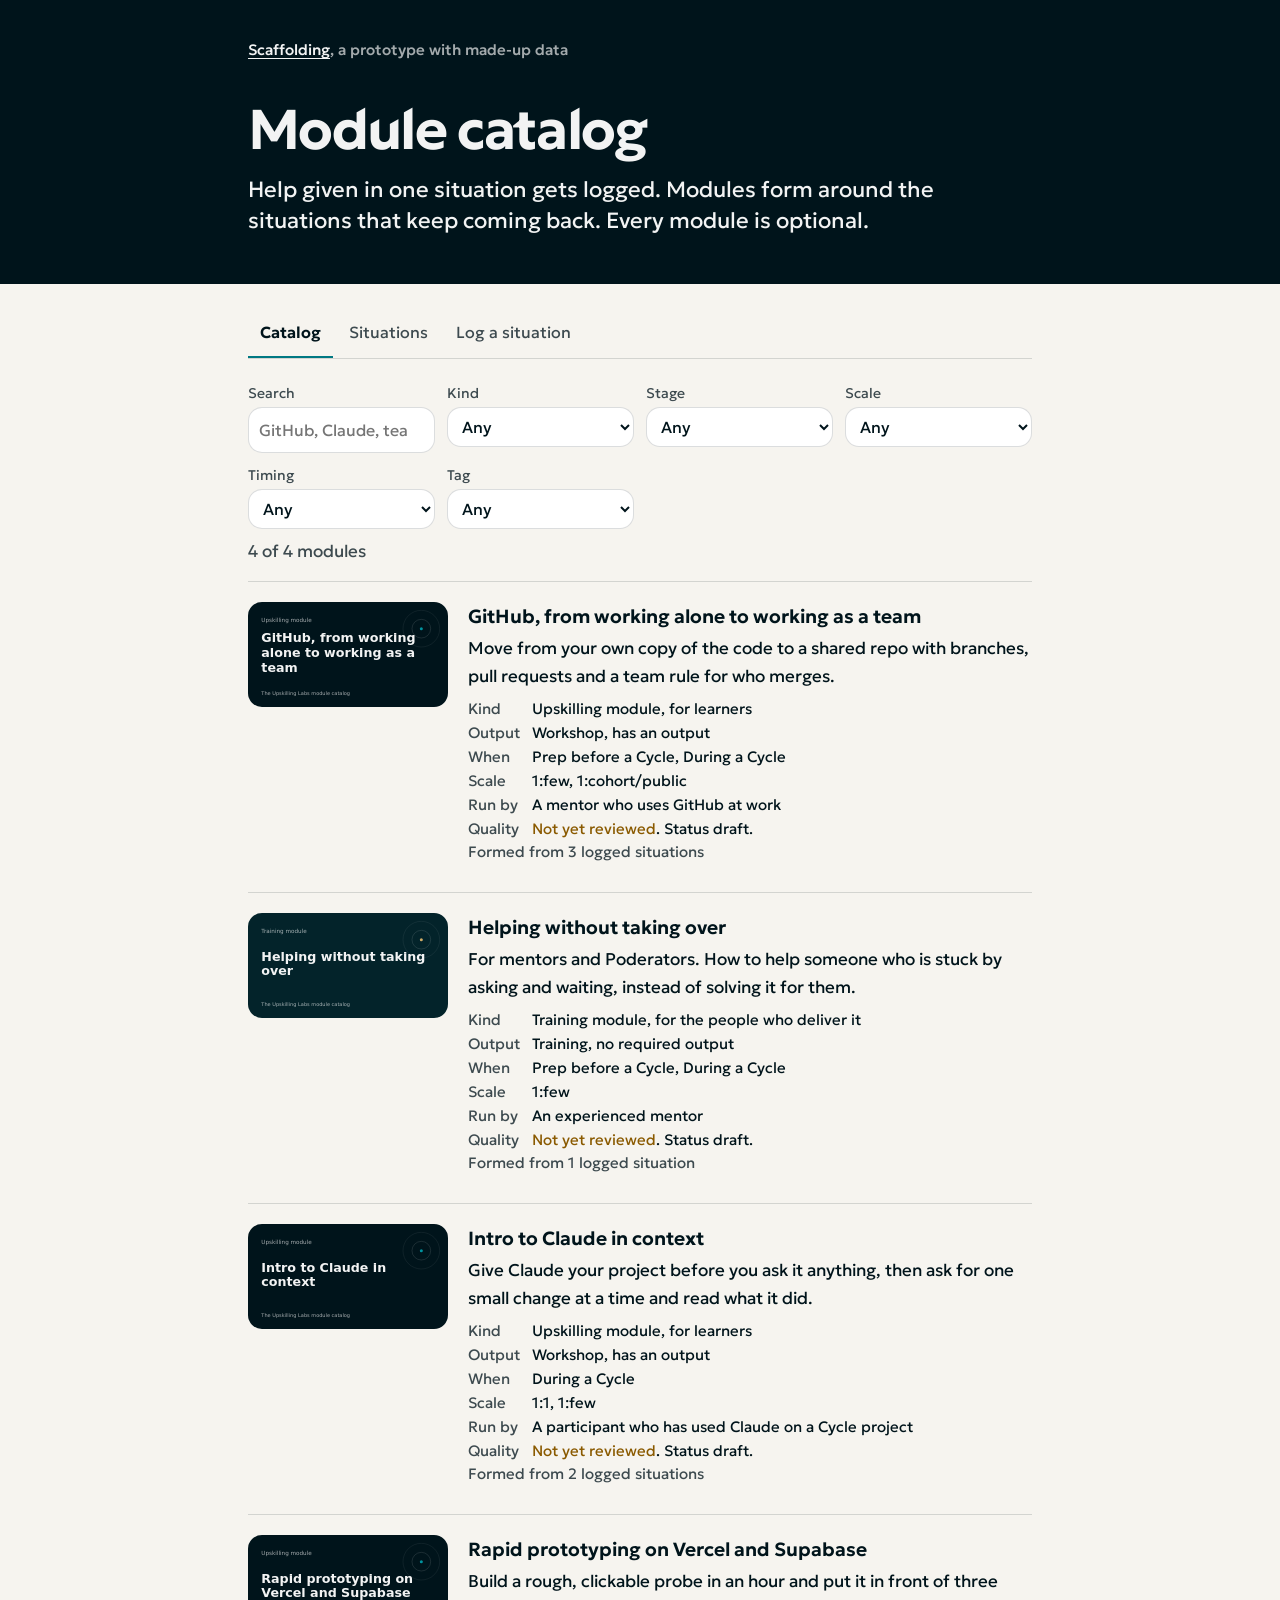
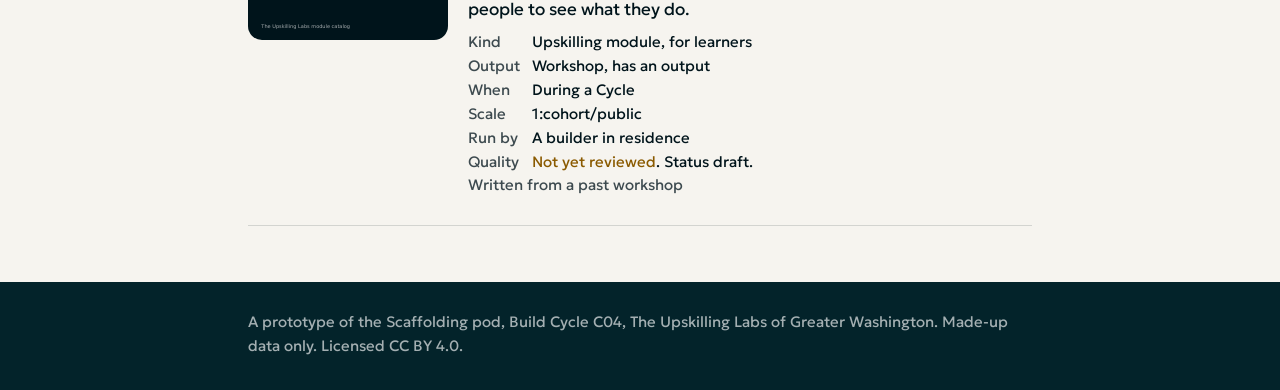
==== prototypes/module-catalog/index.html @ 266edaed "Prototype: bottom-up module catalog Situation logs (the problem, what worked) seed modules; each mod" ====
<!doctype html>
<html lang="en">
<head>
<meta charset="utf-8">
<meta name="viewport" content="width=device-width, initial-scale=1">
<title>Module catalog</title>
<meta name="description" content="A Scaffolding prototype: a module catalog that grows bottom-up from logged situations. Made-up data only.">
<link rel="preconnect" href="https://fonts.googleapis.com">
<link rel="preconnect" href="https://fonts.gstatic.com" crossorigin>
<link href="https://fonts.googleapis.com/css2?family=Geologica:wght,SHRP@300..800,0..100&display=swap" rel="stylesheet">
<link rel="stylesheet" href="style.css">
<script src="catalog.js"></script>
</head>
<body>
<header class="cover">
  <div class="wrap">
    <p class="lockup"><a href="/">Scaffolding</a>, a prototype with made-up data</p>
    <h1>Module catalog</h1>
    <p class="q">Help given in one situation gets logged. Modules form around the situations that keep coming back. Every module is optional.</p>
  </div>
</header>

<main class="wrap">
  <nav class="views" role="tablist" aria-label="Views">
    <button role="tab" data-view="catalog" aria-selected="true">Catalog</button>
    <button role="tab" data-view="situations" aria-selected="false">Situations</button>
    <button role="tab" data-view="log" aria-selected="false">Log a situation</button>
  </nav>

  <section id="view-catalog">
    <div class="filters">
      <div><label for="f-q">Search</label><input id="f-q" type="search" placeholder="GitHub, Claude, team..."></div>
      <div><label for="f-kind">Kind</label><select id="f-kind"></select></div>
      <div><label for="f-stage">Stage</label><select id="f-stage"></select></div>
      <div><label for="f-scale">Scale</label><select id="f-scale"></select></div>
      <div><label for="f-timing">Timing</label><select id="f-timing"></select></div>
      <div><label for="f-tag">Tag</label><select id="f-tag"></select></div>
    </div>
    <p class="quiet" id="count"></p>
    <ul class="cards" id="cards"></ul>
  </section>

  <section id="view-situations" hidden>
    <h2>Recurring, with no module yet</h2>
    <p class="quiet">Tags that two or more logged situations share, where none of those situations has a module. These are candidates. When repeated help becomes a module, and who decides, is still open.</p>
    <div id="seeds"></div>
    <h2>Tags in use</h2>
    <p class="quiet">Tags grow from use. A tag not in the starting set is marked new.</p>
    <ul class="plain" id="tags"></ul>
    <h2>All situations</h2>
    <ul class="situations" id="situations"></ul>
  </section>

  <section id="view-log" hidden>
    <h2>Log a situation</h2>
    <p>A few lines: what the problem was and what worked. Roles only, never names, because the repo is public. No recordings or transcripts.</p>
    <form class="form-grid" id="log-form">
      <div><label for="l-problem">The problem</label><textarea id="l-problem" required placeholder="What was someone stuck on?"></textarea></div>
      <div><label for="l-worked">What worked</label><textarea id="l-worked" required placeholder="What got them unstuck? If nothing did, say so."></textarea></div>
      <div><label for="l-role">You are</label><input id="l-role" list="roles" placeholder="a mentor"></div>
      <datalist id="roles"><option value="a mentor"><option value="a Poderator"><option value="a participant"><option value="an organizer"><option value="a workshop leader"></datalist>
      <div><label for="l-scale">Scale</label><select id="l-scale"><option>1:1</option><option>1:few</option><option>1:cohort/public</option></select></div>
      <div><label for="l-tags">Tags, separated by commas</label><input id="l-tags" placeholder="github, team-setup"></div>
      <div><label for="l-module">Module it fits, if any</label><select id="l-module"></select></div>
      <div>
        <button class="btn" type="submit">Make the log</button>
      </div>
    </form>
    <div id="log-out" hidden>
      <p>Open it as a GitHub issue, or save the text below as a file in <code>situations/</code> and run <code>node build.mjs</code>.</p>
      <a class="btn" id="log-issue" target="_blank" rel="noopener">Open as a GitHub issue</a>
      <button class="btn secondary" type="button" id="log-copy">Copy the text</button>
      <p class="quiet" id="log-file"></p>
      <pre id="log-md"></pre>
    </div>
  </section>
</main>

<footer><div class="wrap"><p>A prototype of the Scaffolding pod, Build Cycle C04, The Upskilling Labs of Greater Washington. Made-up data only. Licensed CC BY 4.0.</p></div></footer>

<script>
const C = window.CATALOG;
const REPO = "https://github.com/wash-TheUpskillingLabs/c04-scaffolding";
const $ = (id) => document.getElementById(id);
const esc = (s) => String(s ?? "").replace(/[&<>"]/g, (c) => ({ "&": "&amp;", "<": "&lt;", ">": "&gt;", '"': "&quot;" }[c]));
const label = (f, v) => (C.labels[f] && C.labels[f][v]) || v;
const list = (v) => (Array.isArray(v) ? v : v ? [v] : []);

// Views
document.querySelectorAll("nav.views button").forEach((b) => b.addEventListener("click", () => show(b.dataset.view)));
function show(view) {
  document.querySelectorAll("nav.views button").forEach((b) => b.setAttribute("aria-selected", String(b.dataset.view === view)));
  for (const v of ["catalog", "situations", "log"]) $("view-" + v).hidden = v !== view;
  try { history.replaceState(null, "", "#" + view); } catch {}
}
function fromHash() { const h = location.hash.slice(1); if (["catalog", "situations", "log"].includes(h)) show(h); }
window.addEventListener("hashchange", fromHash);
fromHash();

// Filters
function fill(id, field, values) {
  $(id).innerHTML = `<option value="">Any</option>` + values.map((v) => `<option value="${esc(v)}">${esc(label(field, v))}</option>`).join("");
}
fill("f-kind", "kind", C.starting.kind);
fill("f-stage", "stage", C.starting.stage);
fill("f-scale", "scale", C.starting.scale);
fill("f-timing", "timing", C.starting.timing);
fill("f-tag", "tag", C.tags.filter((t) => t.modules > 0).map((t) => t.tag));
["f-q", "f-kind", "f-stage", "f-scale", "f-timing", "f-tag"].forEach((id) => $(id).addEventListener("input", render));

// The card shows a few of the module's fields, the way an event card shows a date and place.
function card(m) {
  const reviewed = m.reviewed_by ? `Reviewed by ${esc(m.reviewed_by)}` : `<span class="flag">Not yet reviewed</span>`;
  const formed = m.formed_from.length ? `Formed from ${m.formed_from.length} logged situation${m.formed_from.length > 1 ? "s" : ""}` : "Written from a past workshop";
  return `<li><article class="card">
    <a href="m/${m.slug}/" tabindex="-1" aria-hidden="true"><img src="thumbs/${m.slug}.svg" alt=""></a>
    <div>
      <h3><a href="m/${m.slug}/">${esc(m.title)}</a></h3>
      <p>${esc(m.summary)}</p>
      <dl>
        <dt>Kind</dt><dd>${esc(label("kind", m.kind))}</dd>
        <dt>Output</dt><dd>${esc(label("output_type", m.output_type))}</dd>
        <dt>When</dt><dd>${esc(list(m.stage).map((v) => label("stage", v)).join(", "))}</dd>
        <dt>Scale</dt><dd>${esc(list(m.scale).join(", "))}</dd>
        <dt>Run by</dt><dd>${esc(m.delivered_by)}</dd>
        <dt>Quality</dt><dd>${reviewed}. Status ${esc(m.status)}.</dd>
      </dl>
      <p class="meta">${formed}</p>
    </div>
  </article></li>`;
}

function render() {
  const q = $("f-q").value.trim().toLowerCase();
  const f = { kind: $("f-kind").value, stage: $("f-stage").value, scale: $("f-scale").value, timing: $("f-timing").value, tags: $("f-tag").value };
  const shown = C.modules.filter((m) => {
    for (const [k, v] of Object.entries(f)) if (v && !list(m[k]).includes(v)) return false;
    if (q) {
      const hay = [m.title, m.summary, m.overview, m.learning_outcome, m.delivered_by, ...list(m.tags), ...list(m.prerequisites)].join(" ").toLowerCase();
      if (!hay.includes(q)) return false;
    }
    return true;
  });
  $("count").textContent = `${shown.length} of ${C.modules.length} modules`;
  $("cards").innerHTML = shown.map(card).join("") || `<li class="quiet">No module fits. That might be a situation worth logging.</li>`;
}
render();

// Situations
const bySlug = Object.fromEntries(C.modules.map((m) => [m.slug, m]));
function situationItem(s) {
  const mod = s.module && bySlug[s.module] ? `<a href="m/${s.module}/">${esc(bySlug[s.module].title)}</a>` : "No module yet";
  return `<li><span class="meta">${esc(s.date)}, logged by ${esc(s.logged_by)}${s.scale ? `, ${esc(s.scale)}` : ""}. Tags: ${esc(s.tags.join(", "))}. Module: ${mod}</span>
    <p><strong>The problem.</strong> ${esc(s.problem)}</p><p><strong>What worked.</strong> ${esc(s.worked)}</p></li>`;
}
$("situations").innerHTML = [...C.situations].sort((a, b) => b.date.localeCompare(a.date)).map(situationItem).join("");
const seeds = C.tags.filter((t) => t.unmoduled >= 2);
$("seeds").innerHTML = seeds.length
  ? seeds.map((t) => {
      const ss = C.situations.filter((s) => !s.module && s.tags.includes(t.tag));
      return `<div class="seed"><strong>${esc(t.tag)}</strong>: ${ss.length} situations<ul class="situations">${ss.map(situationItem).join("")}</ul>
        <a href="${REPO}/blob/main/prototypes/module-catalog/modules/_template.md">Start a module from the template</a></div>`;
    }).join("")
  : `<p class="quiet">Nothing recurring without a module right now.</p>`;
$("tags").innerHTML = C.tags.map((t) => `<li>${esc(t.tag)}${t.known ? "" : " (new)"}<span class="meta">${t.modules} module${t.modules === 1 ? "" : "s"}, ${t.situations} situation${t.situations === 1 ? "" : "s"}</span></li>`).join("");

// Log a situation
$("l-module").innerHTML = `<option value="">None, or not sure</option>` + C.modules.map((m) => `<option value="${esc(m.slug)}">${esc(m.title)}</option>`).join("");
$("log-form").addEventListener("submit", (e) => {
  e.preventDefault();
  const today = new Date().toISOString().slice(0, 10);
  const problem = $("l-problem").value.trim();
  const worked = $("l-worked").value.trim();
  const tags = $("l-tags").value.split(",").map((t) => t.trim().toLowerCase().replace(/\s+/g, "-")).filter(Boolean);
  const md = `---
date: ${today}
logged_by: ${$("l-role").value.trim() || "a mentor"}
scale: ${$("l-scale").value}
tags: [${tags.join(", ")}]
module: ${$("l-module").value}
---

## The problem

${problem}

## What worked

${worked}
`;
  const slug = problem.toLowerCase().replace(/[^a-z0-9]+/g, "-").split("-").filter(Boolean).slice(0, 5).join("-") || "situation";
  $("log-md").textContent = md;
  $("log-file").textContent = `File name: situations/${today}-${slug}.md`;
  const title = "Situation: " + problem.split(/[.!?\n]/)[0].slice(0, 70);
  $("log-issue").href = `${REPO}/issues/new?title=${encodeURIComponent(title)}&body=${encodeURIComponent(md)}`;
  $("log-out").hidden = false;
});
$("log-copy").addEventListener("click", async () => {
  try { await navigator.clipboard.writeText($("log-md").textContent); $("log-copy").textContent = "Copied"; } catch { $("log-copy").textContent = "Select the text below to copy"; }
});
</script>
</body>
</html>
---- prototypes/module-catalog/style.css ----
/* Follows the Labs' design rules in the pod site's index.html: same tokens, one 14px radius, no pills,
   no all-caps eyebrows, no middle-dot meta strings, structure from spacing and hairline rules. */
:root {
  --ink:#00141b; --navy:#03232a; --forest:#005f68; --teal:#0094a0; --teal-deep:#007882;
  --paper:#f6f4ef; --gold:#cfab67;
  --on-paper:#00141b; --on-paper-2:#3d4a4f; --rule:rgba(0,20,27,.14); --wash:rgba(0,95,104,.06);
  --on-dark:rgba(255,255,255,.95); --on-dark-2:rgba(255,255,255,.64);
  --r:14px; --max:880px; --g:clamp(16px,5vw,48px);
  --font:"Geologica",ui-sans-serif,system-ui,-apple-system,"Segoe UI",Roboto,sans-serif;
}
* { box-sizing:border-box; }
html { background:var(--paper); }
body { margin:0; font-family:var(--font); font-size:17px; line-height:28px; color:var(--on-paper); background:var(--paper); -webkit-font-smoothing:antialiased; }
a { color:var(--teal-deep); text-decoration-thickness:1px; text-underline-offset:3px; }
a:focus-visible, button:focus-visible, input:focus-visible, select:focus-visible, textarea:focus-visible { outline:2px solid var(--teal); outline-offset:3px; }
.wrap { max-width:var(--max); margin:0 auto; padding:0 var(--g); }
p { margin:0 0 16px; text-wrap:pretty; }
.quiet, .meta { color:var(--on-paper-2); }
.meta { display:block; font-size:15px; line-height:24px; }
h2 { font-size:24px; line-height:32px; font-weight:600; letter-spacing:-.02em; margin:40px 0 12px; }
h3 { font-size:19px; line-height:28px; font-weight:600; margin:28px 0 8px; }
code { font-size:.9em; background:var(--wash); padding:1px 4px; border-radius:4px; }

.cover { background:var(--ink); color:var(--on-dark); padding:40px 0 48px; }
.cover.small { padding:32px 0 40px; }
.lockup { font-size:15px; line-height:20px; font-weight:500; color:var(--on-dark-2); margin:0 0 40px; }
.lockup a { color:var(--on-dark); }
.cover h1 { font-size:clamp(36px,6vw,56px); line-height:1.05; font-weight:640; letter-spacing:-.03em; font-variation-settings:"SHRP" 100; margin:0 0 16px; text-wrap:balance; }
.cover .q { font-size:clamp(18px,2.4vw,22px); line-height:1.4; color:var(--on-dark); margin:0; max-width:46ch; }

nav.views { display:flex; gap:4px; border-bottom:1px solid var(--rule); margin:24px 0 0; flex-wrap:wrap; }
nav.views button { font:inherit; font-size:16px; background:none; border:0; border-bottom:2px solid transparent; padding:10px 12px; color:var(--on-paper-2); cursor:pointer; }
nav.views button[aria-selected="true"] { color:var(--on-paper); border-bottom-color:var(--teal-deep); font-weight:600; }

.filters { display:grid; grid-template-columns:repeat(auto-fit,minmax(150px,1fr)); gap:12px; margin:24px 0 8px; }
.filters label { font-size:14px; line-height:20px; color:var(--on-paper-2); display:block; }
input, select, textarea { font:inherit; font-size:16px; width:100%; padding:8px 10px; border:1px solid var(--rule); border-radius:var(--r); background:#fff; color:var(--on-paper); margin-top:4px; }
textarea { min-height:84px; resize:vertical; }

/* The card: a view of a module, like an event's card. Title, summary, thumbnail, a few key fields. */
ul.cards { list-style:none; padding:0; margin:16px 0; }
ul.cards > li { border-top:1px solid var(--rule); padding:20px 0; }
ul.cards > li:last-child { border-bottom:1px solid var(--rule); }
.card { display:grid; grid-template-columns:200px 1fr; gap:20px; align-items:start; }
.card img { width:100%; aspect-ratio:1200/630; border-radius:var(--r); display:block; }
.card h3 { margin:0 0 4px; }
.card h3 a { color:var(--on-paper); text-decoration:none; }
.card h3 a:hover { text-decoration:underline; }
.card p { margin:0 0 8px; }
.card dl { display:grid; grid-template-columns:max-content 1fr; gap:2px 12px; margin:8px 0 0; font-size:15px; line-height:22px; }
.card dt { color:var(--on-paper-2); }
.card dd { margin:0; }
@media (max-width:600px) { .card { grid-template-columns:1fr; } .card img { max-width:360px; } }

.flag { color:#8a5a00; }
.review { background:rgba(207,171,103,.18); border-radius:var(--r); padding:12px 16px; }
.review.ok { background:var(--wash); }

dl.fields { display:grid; grid-template-columns:minmax(120px,max-content) 1fr; gap:0; margin:0 0 16px; }
dl.fields dt, dl.fields dd { padding:8px 0; border-top:1px solid var(--rule); margin:0; }
dl.fields dt { color:var(--on-paper-2); padding-right:16px; font-size:15px; }
@media (max-width:600px) { dl.fields { grid-template-columns:1fr; } dl.fields dd { border-top:0; padding-top:0; } }

.thumb-lg { width:100%; max-width:600px; border-radius:var(--r); display:block; margin:32px 0 16px; }
ul.situations, ul.plain { list-style:none; padding:0; margin:0 0 16px; }
ul.situations li, ul.plain li { border-top:1px solid var(--rule); padding:12px 0; }
ul.situations li p { margin:4px 0; }
.body ul, .body ol { padding-left:24px; }

.seed { background:var(--wash); border-radius:var(--r); padding:12px 16px; margin:0 0 12px; }
.btn { display:inline-block; background:var(--teal-deep); color:#fff; text-decoration:none; font:inherit; font-weight:600; font-size:16px; line-height:24px; padding:10px 18px; border:0; border-radius:var(--r); cursor:pointer; margin:8px 8px 8px 0; }
.btn:hover { background:#00868f; }
.btn.secondary { background:transparent; color:var(--teal-deep); border:1px solid var(--teal-deep); }
pre { background:#fff; border:1px solid var(--rule); border-radius:var(--r); padding:12px 16px; overflow-x:auto; font-size:14px; line-height:20px; white-space:pre-wrap; }
.form-grid { display:grid; gap:12px; margin:16px 0; }
.form-grid label { font-size:15px; color:var(--on-paper-2); }

footer { background:var(--navy); color:var(--on-dark-2); font-size:15px; line-height:24px; padding:28px 0 32px; margin-top:56px; }
footer p { margin:0; }
[hidden] { display:none !important; }
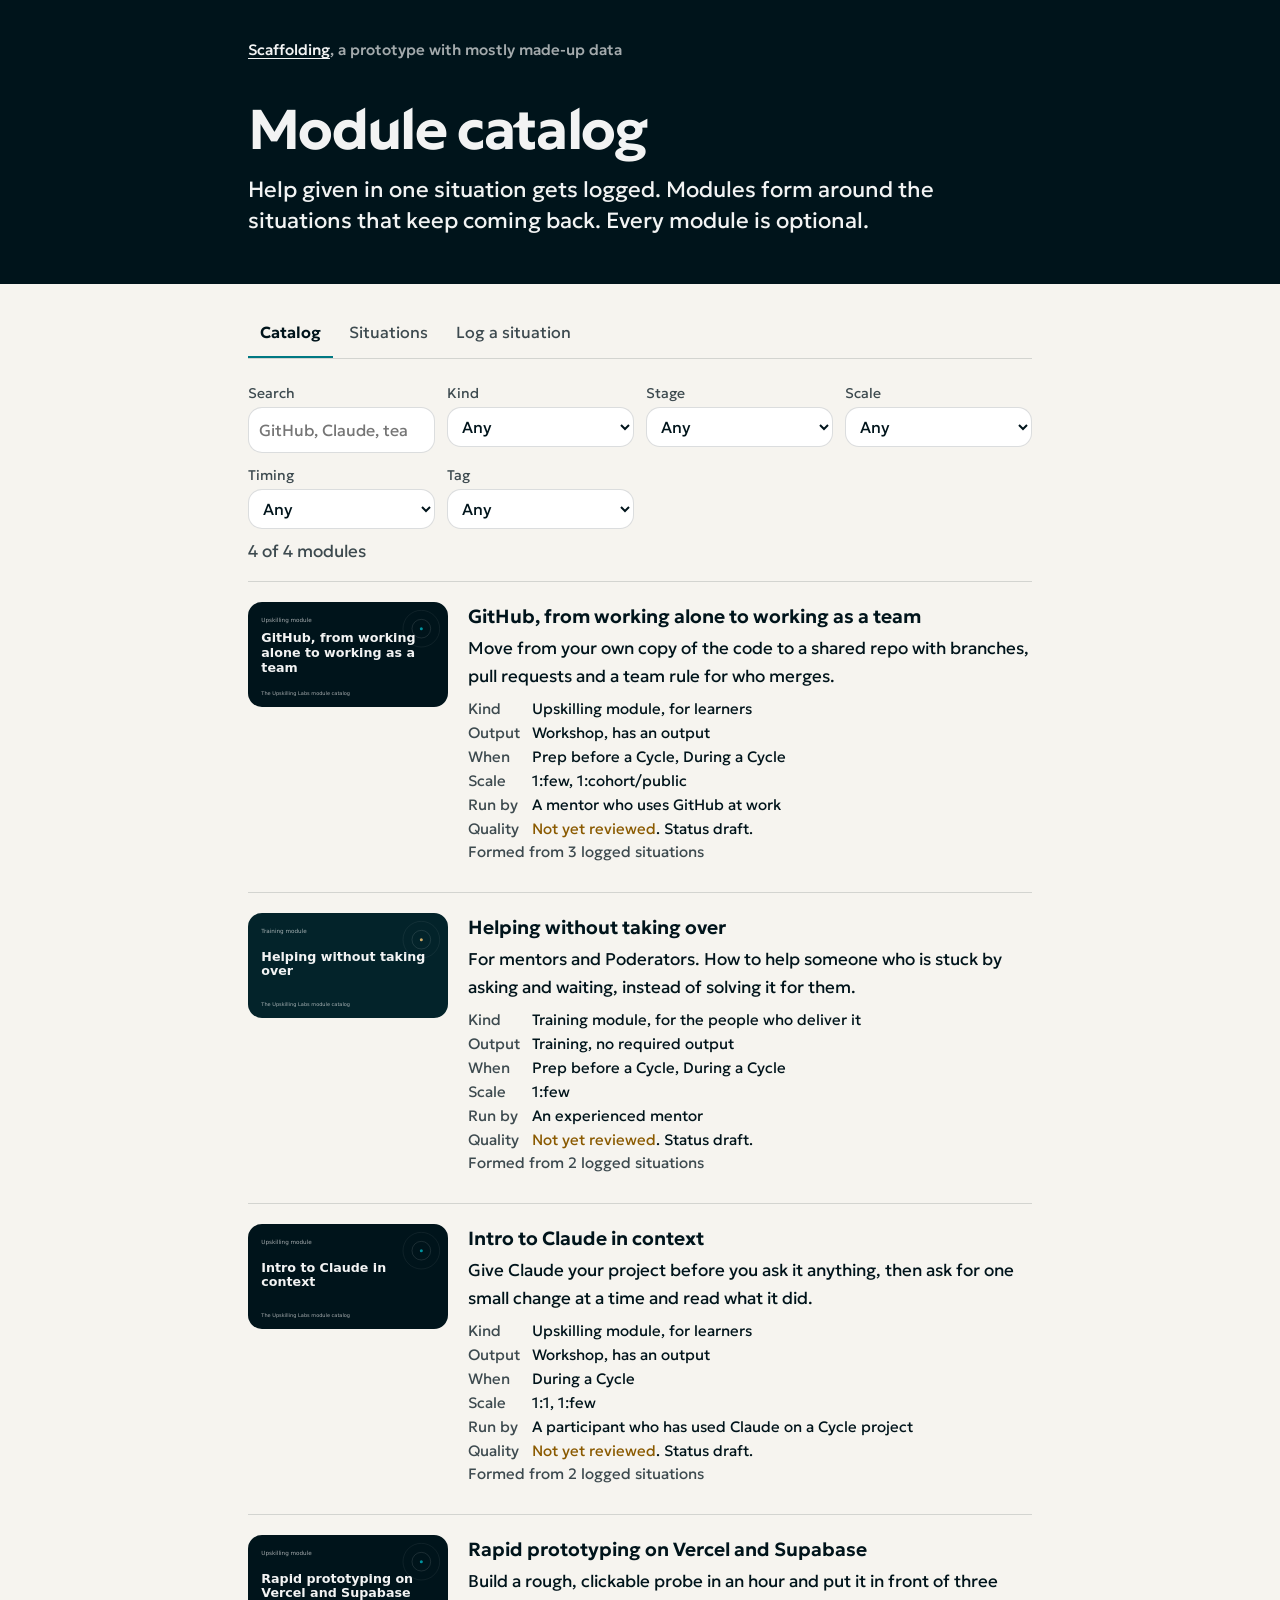
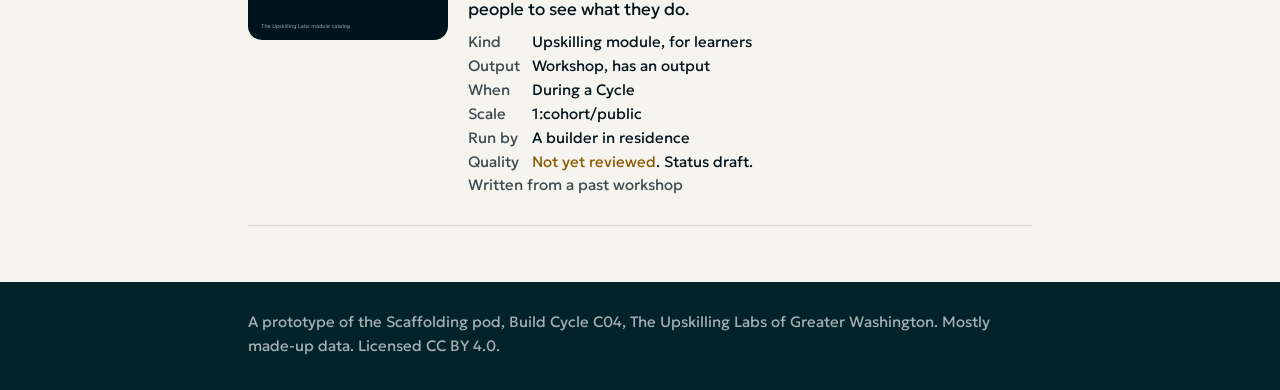
==== commit 0a2db60a: "Nov 25 interview: PRD evidence to eight interviews, two Help Log examples, workshop findings correct" ====
--- a/prototypes/module-catalog/index.html
+++ b/prototypes/module-catalog/index.html
@@ -4,7 +4,7 @@
 <meta charset="utf-8">
 <meta name="viewport" content="width=device-width, initial-scale=1">
 <title>Module catalog</title>
-<meta name="description" content="A Scaffolding prototype: a module catalog that grows bottom-up from logged situations. Made-up data only.">
+<meta name="description" content="A Scaffolding prototype: a module catalog that grows bottom-up from logged situations. Mostly made-up data.">
 <link rel="preconnect" href="https://fonts.googleapis.com">
 <link rel="preconnect" href="https://fonts.gstatic.com" crossorigin>
 <link href="https://fonts.googleapis.com/css2?family=Geologica:wght,SHRP@300..800,0..100&display=swap" rel="stylesheet">
@@ -14,7 +14,7 @@
 <body>
 <header class="cover">
   <div class="wrap">
-    <p class="lockup"><a href="/">Scaffolding</a>, a prototype with made-up data</p>
+    <p class="lockup"><a href="/">Scaffolding</a>, a prototype with mostly made-up data</p>
     <h1>Module catalog</h1>
     <p class="q">Help given in one situation gets logged. Modules form around the situations that keep coming back. Every module is optional.</p>
   </div>
@@ -76,7 +76,7 @@
   </section>
 </main>
 
-<footer><div class="wrap"><p>A prototype of the Scaffolding pod, Build Cycle C04, The Upskilling Labs of Greater Washington. Made-up data only. Licensed CC BY 4.0.</p></div></footer>
+<footer><div class="wrap"><p>A prototype of the Scaffolding pod, Build Cycle C04, The Upskilling Labs of Greater Washington. Mostly made-up data. Licensed CC BY 4.0.</p></div></footer>
 
 <script>
 const C = window.CATALOG;
@@ -108,7 +108,7 @@
 fill("f-tag", "tag", C.tags.filter((t) => t.modules > 0).map((t) => t.tag));
 ["f-q", "f-kind", "f-stage", "f-scale", "f-timing", "f-tag"].forEach((id) => $(id).addEventListener("input", render));
 
-// The card shows a few of the module's fields, the way an event card shows a date and place.
+// The card shows a few of the module's metadata fields, the way an event card shows a date and place.
 function card(m) {
   const reviewed = m.reviewed_by ? `Reviewed by ${esc(m.reviewed_by)}` : `<span class="flag">Not yet reviewed</span>`;
   const formed = m.formed_from.length ? `Formed from ${m.formed_from.length} logged situation${m.formed_from.length > 1 ? "s" : ""}` : "Written from a past workshop";
